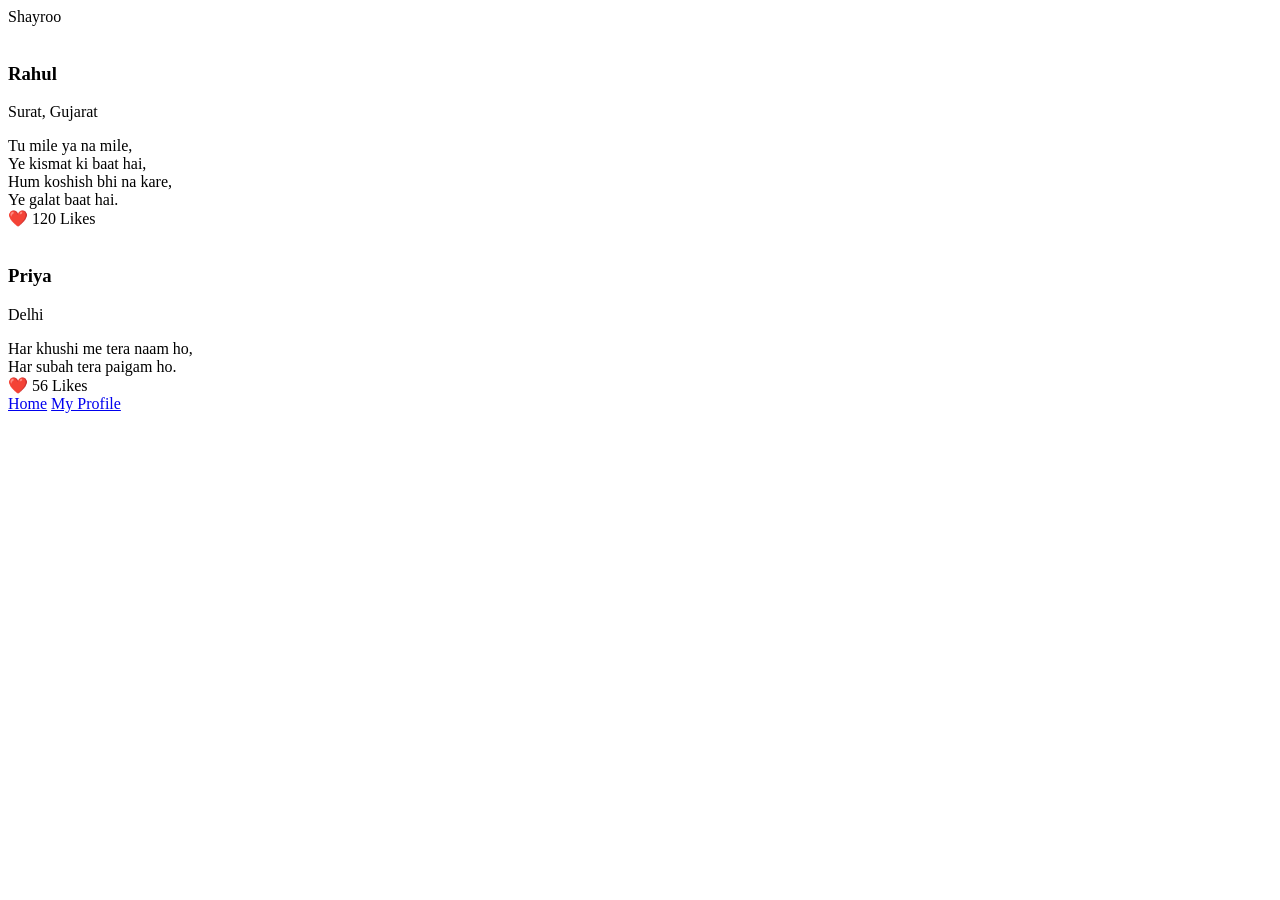
==== home.html @ 380a306d "Create home.html" ====
<!DOCTYPE html>
<html lang="en">
<head>
    <meta charset="UTF-8">
    <meta name="viewport" content="width=device-width, initial-scale=1.0">
    <title>Shayroo - Home</title>
    <link rel="stylesheet" href="home.css">
</head>
<body>

    <div class="top-bar">
        <div class="logo">Shayroo</div>
    </div>

    <div class="content">

        <div class="shayari-card">
            <div class="user-info">
                <img src="https://via.placeholder.com/50" alt="">
                <div>
                    <h3>Rahul</h3>
                    <p>Surat, Gujarat</p>
                </div>
            </div>

            <div class="shayari">
                Tu mile ya na mile,<br>
                Ye kismat ki baat hai,<br>
                Hum koshish bhi na kare,<br>
                Ye galat baat hai.
            </div>

            <div class="likes">❤️ 120 Likes</div>
        </div>

        <div class="shayari-card">
            <div class="user-info">
                <img src="https://via.placeholder.com/50" alt="">
                <div>
                    <h3>Priya</h3>
                    <p>Delhi</p>
                </div>
            </div>

            <div class="shayari">
                Har khushi me tera naam ho,<br>
                Har subah tera paigam ho.
            </div>

            <div class="likes">❤️ 56 Likes</div>
        </div>

    </div>

    <div class="bottom-nav">
        <a href="home.html" class="active">Home</a>
        <a href="profile.html">My Profile</a>
    </div>

</body>
</html>
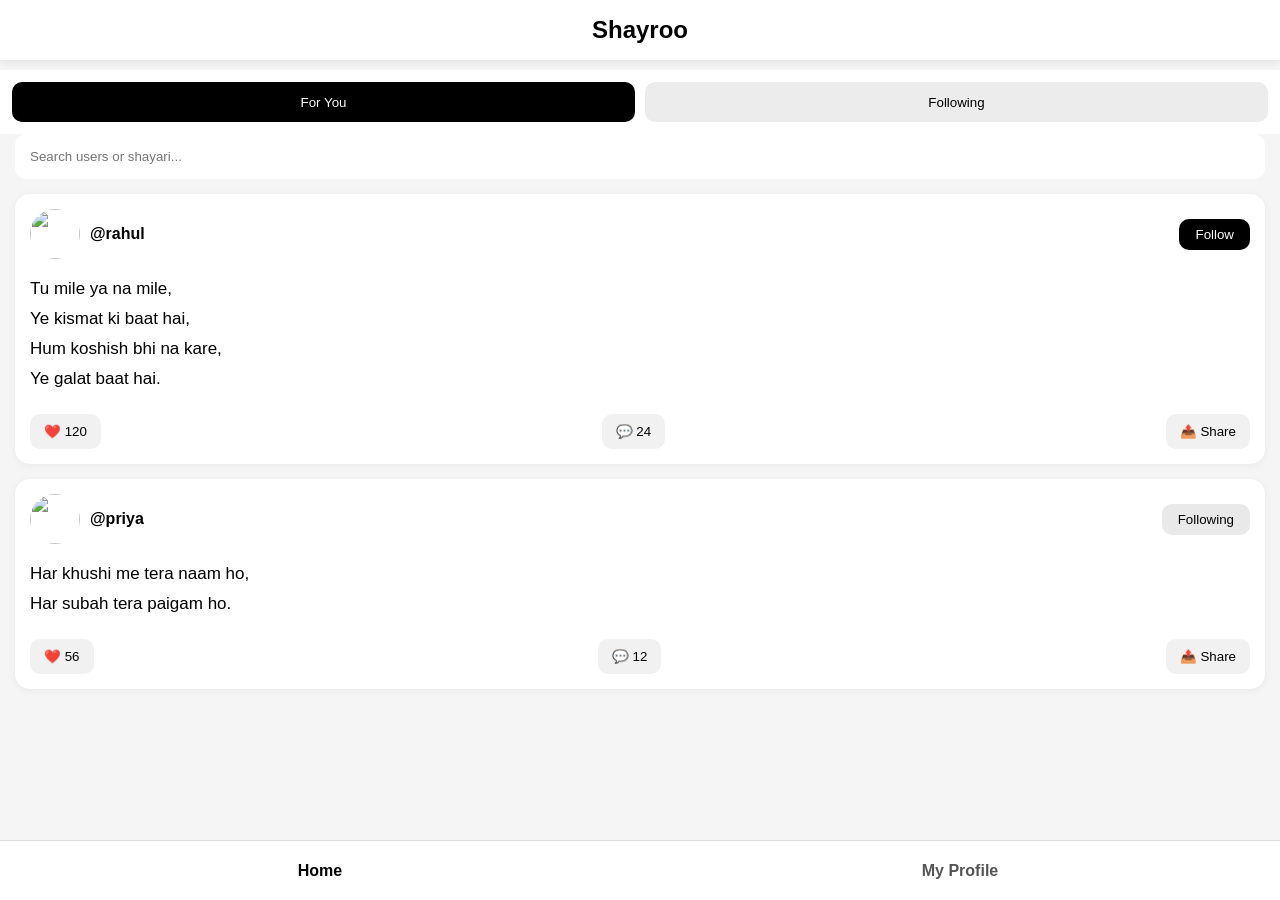
==== commit d4bfa2b6: "Update home.html" ====
--- a/home.html
+++ b/home.html
@@ -1,56 +1,117 @@
 <!DOCTYPE html>
 <html lang="en">
 <head>
-    <meta charset="UTF-8">
-    <meta name="viewport" content="width=device-width, initial-scale=1.0">
-    <title>Shayroo - Home</title>
-    <link rel="stylesheet" href="home.css">
+<meta charset="UTF-8">
+<meta name="viewport" content="width=device-width, initial-scale=1.0">
+<title>Shayroo - Home</title>
+<link rel="stylesheet" href="home.css">
 </head>
 <body>
+
+    <!-- Top Bar -->
 
     <div class="top-bar">
         <div class="logo">Shayroo</div>
     </div>
 
+    <!-- Feed Tabs -->
+
+    <div class="feed-tabs">
+        <button class="active-tab">For You</button>
+        <button>Following</button>
+    </div>
+
+    <!-- Search -->
+
+    <div class="search-box">
+        <input type="text" placeholder="Search users or shayari...">
+    </div>
+
+    <!-- Feed -->
+
     <div class="content">
 
+        <!-- Post 1 -->
+
         <div class="shayari-card">
-            <div class="user-info">
-                <img src="https://via.placeholder.com/50" alt="">
-                <div>
-                    <h3>Rahul</h3>
-                    <p>Surat, Gujarat</p>
+
+            <div class="post-header">
+
+                <div class="user-info">
+                    <img src="https://via.placeholder.com/50" alt="">
+                    <div>
+                        <h3>@rahul</h3>
+                    </div>
                 </div>
+
+                <button class="follow-btn">
+                    Follow
+                </button>
+
             </div>
 
             <div class="shayari">
+
                 Tu mile ya na mile,<br>
                 Ye kismat ki baat hai,<br>
                 Hum koshish bhi na kare,<br>
                 Ye galat baat hai.
+
             </div>
 
-            <div class="likes">❤️ 120 Likes</div>
+            <div class="post-actions">
+
+                <button>❤️ 120</button>
+
+                <button>💬 24</button>
+
+                <button>📤 Share</button>
+
+            </div>
+
         </div>
 
+        <!-- Post 2 -->
+
         <div class="shayari-card">
-            <div class="user-info">
-                <img src="https://via.placeholder.com/50" alt="">
-                <div>
-                    <h3>Priya</h3>
-                    <p>Delhi</p>
+
+            <div class="post-header">
+
+                <div class="user-info">
+                    <img src="https://via.placeholder.com/50" alt="">
+                    <div>
+                        <h3>@priya</h3>
+                    </div>
                 </div>
+
+                <button class="following-btn">
+                    Following
+                </button>
+
             </div>
 
             <div class="shayari">
+
                 Har khushi me tera naam ho,<br>
                 Har subah tera paigam ho.
+
             </div>
 
-            <div class="likes">❤️ 56 Likes</div>
+            <div class="post-actions">
+
+                <button>❤️ 56</button>
+
+                <button>💬 12</button>
+
+                <button>📤 Share</button>
+
+            </div>
+
         </div>
 
     </div>
+
+    <!-- Bottom Nav -->
 
     <div class="bottom-nav">
         <a href="home.html" class="active">Home</a>
--- a/home.css
+++ b/home.css
@@ -0,0 +1,176 @@
+*{
+    margin:0;
+    padding:0;
+    box-sizing:border-box;
+    font-family:Arial,sans-serif;
+}
+
+body{
+    background:#f5f5f5;
+    padding-top:70px;
+    padding-bottom:75px;
+}
+
+/* Top Bar */
+
+.top-bar{
+    position:fixed;
+    top:0;
+    left:0;
+    width:100%;
+    height:60px;
+    background:white;
+    display:flex;
+    align-items:center;
+    justify-content:center;
+    box-shadow:0 2px 10px rgba(0,0,0,.08);
+    z-index:1000;
+}
+
+.logo{
+    font-size:24px;
+    font-weight:bold;
+}
+
+/* Tabs */
+
+.feed-tabs{
+    display:flex;
+    background:white;
+    padding:12px;
+    gap:10px;
+}
+
+.feed-tabs button{
+    flex:1;
+    border:none;
+    background:#ececec;
+    height:40px;
+    border-radius:10px;
+    cursor:pointer;
+}
+
+.active-tab{
+    background:black !important;
+    color:white;
+}
+
+/* Search */
+
+.search-box{
+    padding:0 15px 15px;
+}
+
+.search-box input{
+    width:100%;
+    height:45px;
+    border:none;
+    border-radius:12px;
+    padding:0 15px;
+    outline:none;
+}
+
+/* Content */
+
+.content{
+    padding:0 15px;
+}
+
+/* Card */
+
+.shayari-card{
+    background:white;
+    border-radius:15px;
+    padding:15px;
+    margin-bottom:15px;
+    box-shadow:0 2px 8px rgba(0,0,0,.05);
+}
+
+/* Header */
+
+.post-header{
+    display:flex;
+    justify-content:space-between;
+    align-items:center;
+}
+
+.user-info{
+    display:flex;
+    align-items:center;
+    gap:10px;
+}
+
+.user-info img{
+    width:50px;
+    height:50px;
+    border-radius:50%;
+}
+
+.user-info h3{
+    font-size:16px;
+}
+
+.follow-btn{
+    background:black;
+    color:white;
+    border:none;
+    padding:8px 16px;
+    border-radius:10px;
+}
+
+.following-btn{
+    background:#e9e9e9;
+    border:none;
+    padding:8px 16px;
+    border-radius:10px;
+}
+
+/* Shayari */
+
+.shayari{
+    margin-top:15px;
+    line-height:30px;
+    font-size:17px;
+}
+
+/* Actions */
+
+.post-actions{
+    display:flex;
+    justify-content:space-between;
+    margin-top:20px;
+}
+
+.post-actions button{
+    border:none;
+    background:#f1f1f1;
+    padding:10px 14px;
+    border-radius:10px;
+}
+
+/* Bottom Nav */
+
+.bottom-nav{
+    position:fixed;
+    bottom:0;
+    left:0;
+    width:100%;
+    height:60px;
+    background:white;
+    display:flex;
+    border-top:1px solid #ddd;
+}
+
+.bottom-nav a{
+    flex:1;
+    text-decoration:none;
+    color:#555;
+    display:flex;
+    align-items:center;
+    justify-content:center;
+    font-weight:bold;
+}
+
+.bottom-nav .active{
+    color:black;
+}
